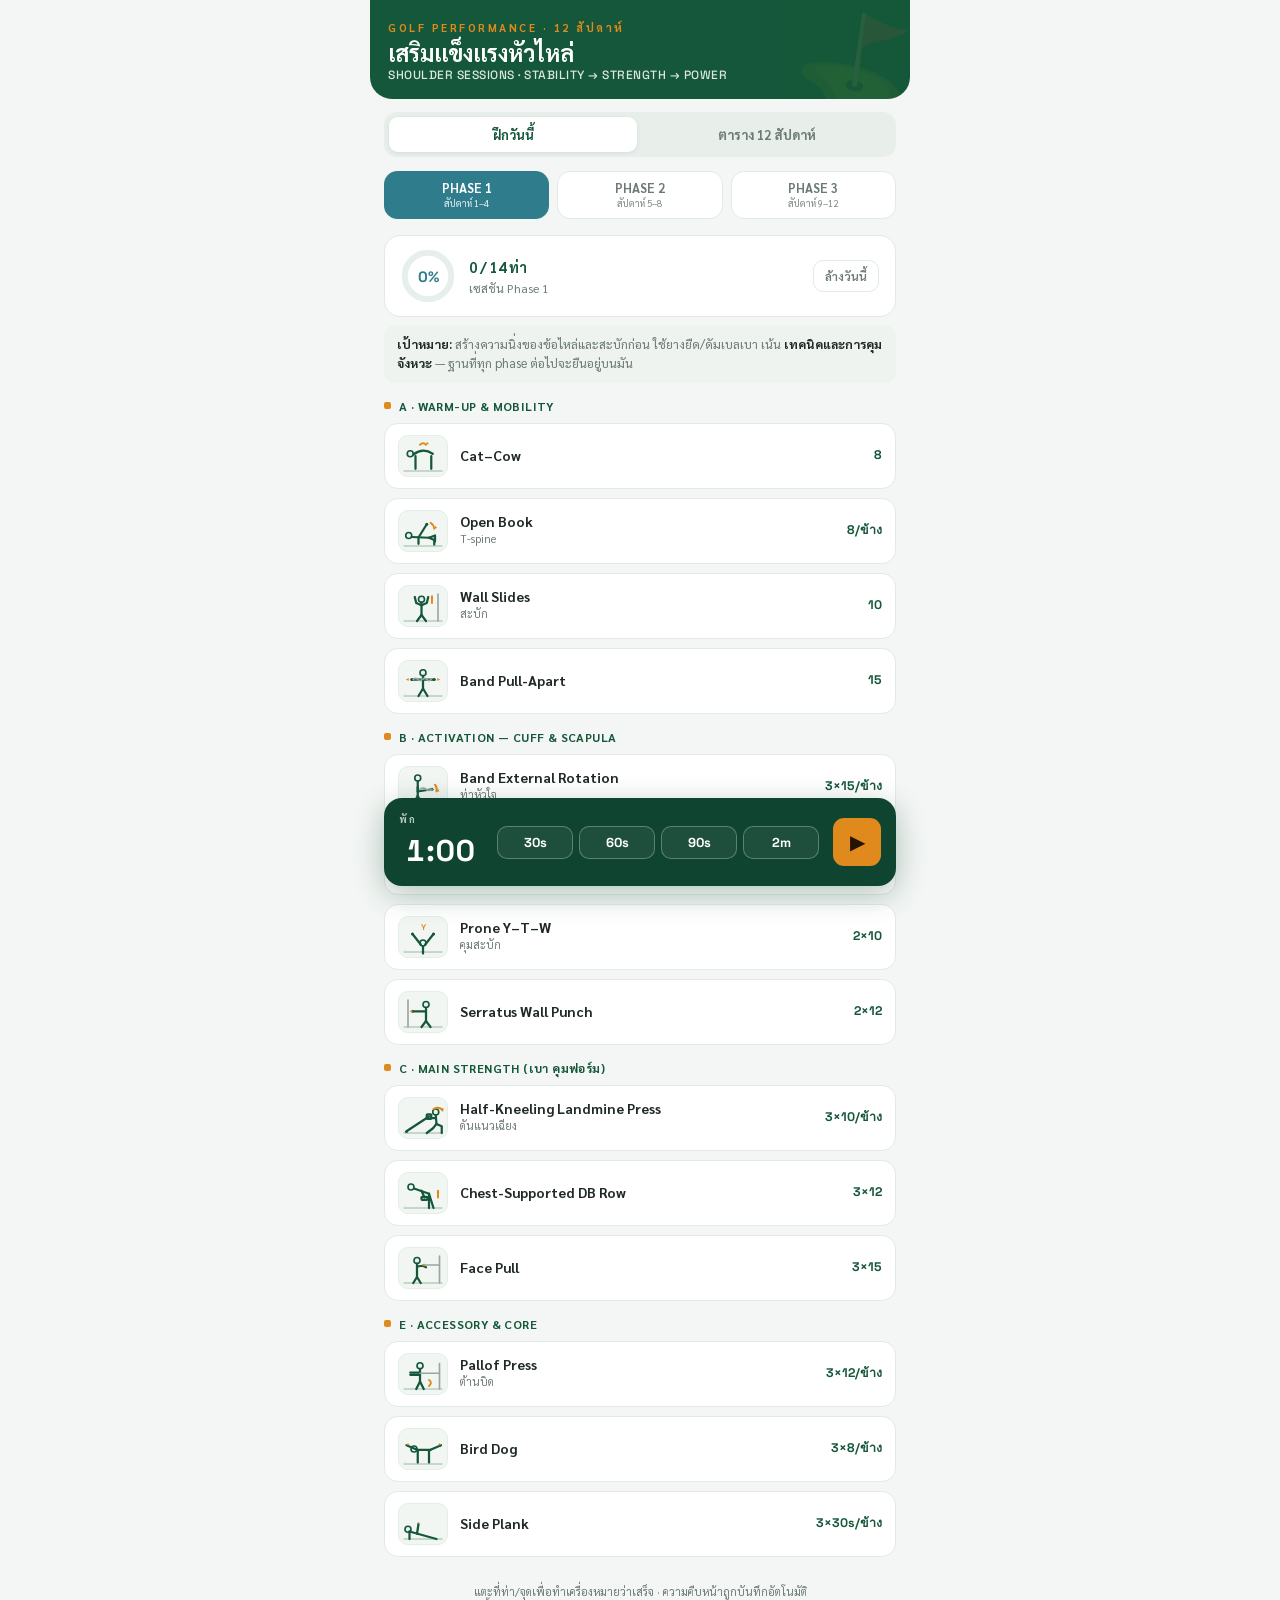
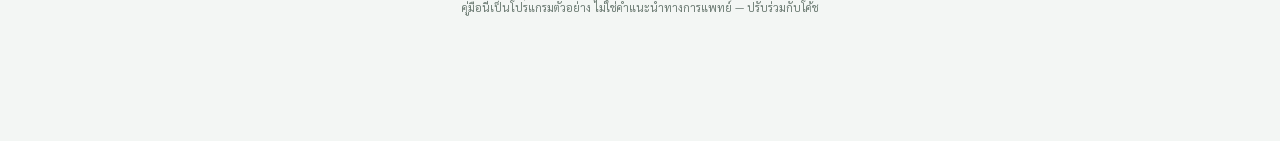
==== golf/index.html @ 6c94eb74 "Add Golf Shoulder Sessions app under /golf A second self-contained web app: a 12-week golf shoulder-" ====
<!DOCTYPE html>
<html lang="th">
<head>
<meta charset="utf-8">
<meta name="viewport" content="width=device-width, initial-scale=1, viewport-fit=cover">
<meta name="apple-mobile-web-app-capable" content="yes">
<meta name="mobile-web-app-capable" content="yes">
<meta name="apple-mobile-web-app-status-bar-style" content="black-translucent">
<meta name="apple-mobile-web-app-title" content="Shoulder">
<meta name="theme-color" content="#15573a">
<title>Shoulder Sessions — Golf</title>
<style>
  @import url('https://fonts.googleapis.com/css2?family=Sarabun:wght@400;500;600;700&family=Space+Grotesk:wght@500;700&display=swap');
  :root{--green:#15573a;--green-d:#0f4530;--green-l:#2e7d52;--amber:#e08a1e;--ink:#1f2a26;--muted:#6b7a72;--line:#e2eae5;--paper:#f3f6f4;--card:#fff;--p1:#2f7d8c;--p2:#2e7d52;--p3:#d97316;}
  *{box-sizing:border-box;margin:0;padding:0;-webkit-tap-highlight-color:transparent;}
  html,body{background:var(--paper);color:var(--ink);font-family:'Sarabun',system-ui,sans-serif;line-height:1.5;}
  body{max-width:540px;margin:0 auto;padding-bottom:120px;}
  .mono{font-family:'Space Grotesk','Sarabun',monospace;font-variant-numeric:tabular-nums;}
  header{background:var(--green);color:#fff;padding:20px 18px 16px;border-radius:0 0 22px 22px;position:relative;overflow:hidden;}
  header::after{content:"⛳";position:absolute;right:-6px;top:-14px;font-size:96px;opacity:.08;transform:rotate(8deg);}
  .eyebrow{font-size:11px;letter-spacing:2.5px;text-transform:uppercase;color:var(--amber);font-weight:700;}
  h1{font-size:23px;font-weight:700;line-height:1.12;margin-top:3px;}
  h1 small{display:block;font-family:'Space Grotesk',sans-serif;font-weight:500;font-size:12px;letter-spacing:.5px;opacity:.85;margin-top:4px;}
  .seg{display:flex;gap:6px;background:#e8efeb;border-radius:13px;padding:5px;margin:13px 14px 2px;}
  .seg button{flex:1;border:none;background:transparent;color:var(--muted);font-family:'Sarabun',sans-serif;font-weight:700;font-size:13px;padding:9px;border-radius:9px;cursor:pointer;transition:.15s;}
  .seg button.on{background:#fff;color:var(--green);box-shadow:0 1px 4px rgba(0,0,0,.08);}
  .tabs{display:flex;gap:8px;padding:12px 14px 4px;}
  .tab{flex:1;background:var(--card);color:var(--muted);border:1.5px solid var(--line);border-radius:13px;padding:9px 4px;font-family:'Sarabun',sans-serif;font-weight:700;font-size:12.5px;cursor:pointer;transition:.18s;text-align:center;line-height:1.2;}
  .tab small{display:block;font-weight:500;font-size:9.5px;opacity:.8;margin-top:2px;}
  .tab[data-p="1"].on{background:var(--p1);border-color:var(--p1);color:#fff;}
  .tab[data-p="2"].on{background:var(--p2);border-color:var(--p2);color:#fff;}
  .tab[data-p="3"].on{background:var(--p3);border-color:var(--p3);color:#fff;}
  .prog{display:flex;align-items:center;gap:14px;margin:12px 14px 6px;background:var(--card);border:1.5px solid var(--line);border-radius:16px;padding:13px 16px;}
  .ring{width:54px;height:54px;flex:0 0 54px;}
  .prog .pinfo b{font-size:14.5px;color:var(--green);}
  .prog .pinfo p{font-size:12px;color:var(--muted);}
  .resetday{margin-left:auto;border:1.5px solid var(--line);background:var(--card);color:var(--muted);border-radius:10px;padding:7px 11px;font-family:'Sarabun',sans-serif;font-size:12px;font-weight:600;cursor:pointer;}
  .resetday:active{background:var(--paper);}
  .intro{margin:8px 14px;font-size:12.5px;color:var(--muted);background:#eef3f0;border-radius:12px;padding:10px 13px;}
  .intro b{color:var(--ink);}
  .group{margin:14px 14px 0;}
  .group h2{font-size:12px;letter-spacing:.4px;color:var(--green);font-weight:700;text-transform:uppercase;margin-bottom:8px;display:flex;align-items:center;gap:8px;}
  .group h2::before{content:"";width:7px;height:7px;border-radius:2px;background:var(--amber);flex:0 0 auto;}
  .ex{display:flex;align-items:center;gap:12px;background:var(--card);border:1.5px solid var(--line);border-radius:14px;padding:11px 13px;margin-bottom:9px;cursor:pointer;transition:.15s;user-select:none;}
  .ex:active{transform:scale(.992);}
  .thumb{flex:0 0 50px;width:50px;height:42px;background:#f1f6f3;border:1px solid #e4eee8;border-radius:10px;display:flex;align-items:center;justify-content:center;position:relative;overflow:hidden;}
  .figsvg{width:48px;height:38px;}
  .figsvg .ln{fill:none;stroke:#15573a;stroke-width:3;stroke-linecap:round;stroke-linejoin:round;}
  .figsvg .eq{fill:none;stroke:#9aa7a0;stroke-width:2.2;stroke-linecap:round;}
  .figsvg .fl{stroke:#c5d6cc;stroke-width:2.4;}
  .figsvg .am{fill:none;stroke:#e08a1e;stroke-width:2.6;stroke-linecap:round;stroke-linejoin:round;}
  .figsvg .amf{fill:#e08a1e;}
  .figsvg .hd{fill:#eaf2ed;stroke:#15573a;stroke-width:2.2;}
  .figsvg .dot{fill:#15573a;}
  .badge{position:absolute;top:0;right:0;width:18px;height:18px;border-radius:0 9px 0 9px;background:var(--green-l);display:flex;align-items:center;justify-content:center;opacity:0;transform:scale(.4);transition:.15s;}
  .badge svg{width:11px;height:11px;}
  .ex .body{flex:1;min-width:0;}
  .ex .en{font-weight:700;font-size:14px;color:var(--ink);line-height:1.2;}
  .ex .th{font-size:11px;color:var(--muted);margin-top:1px;}
  .reps{font-family:'Space Grotesk',sans-serif;font-weight:700;font-size:12.5px;color:var(--green);white-space:nowrap;flex:0 0 auto;text-align:right;}
  .star{color:var(--amber);font-weight:700;}
  .ex.done{background:#f0f6f2;border-color:#cfe6da;}
  .ex.done .badge{opacity:1;transform:scale(1);}
  .ex.done .en{color:var(--muted);text-decoration:line-through;text-decoration-color:#bcd0c5;}
  .ex.done .reps{color:#a9bdb1;}
  .ex.done .thumb{opacity:.55;}
  /* schedule */
  .wkcard{display:flex;align-items:center;gap:11px;background:var(--card);border:1.5px solid var(--line);border-left:4px solid var(--pc);border-radius:13px;padding:11px 13px;margin:0 14px 9px;transition:.15s;}
  .wknum{font-family:'Space Grotesk',sans-serif;font-weight:700;font-size:14px;color:var(--pc);flex:0 0 auto;min-width:30px;}
  .wkbody{flex:1;min-width:0;}
  .wktop{display:flex;align-items:center;gap:7px;flex-wrap:wrap;}
  .wkload{font-size:12.5px;font-weight:700;color:var(--ink);}
  .dtag{font-size:9px;font-weight:700;letter-spacing:.5px;color:#c2680f;background:#fff3e3;border:1px solid #f0d9bd;padding:1px 7px;border-radius:20px;}
  .wknote{font-size:11.5px;color:var(--muted);margin-top:1px;}
  .wkdots{display:flex;align-items:center;gap:6px;flex:0 0 auto;}
  .dotbtn{width:20px;height:20px;border-radius:50%;border:2px solid #c8d4cd;background:#fff;cursor:pointer;padding:0;transition:.15s;}
  .dotbtn.on{background:var(--pc);border-color:var(--pc);}
  .dotbtn:active{transform:scale(.9);}
  .wkcount{font-family:'Space Grotesk',sans-serif;font-size:11px;font-weight:700;color:var(--muted);margin-left:3px;min-width:26px;text-align:right;}
  .wkcard.wkdone{background:#f0f6f2;}
  .dock{position:fixed;left:0;right:0;bottom:0;z-index:30;}
  .dock-inner{max-width:540px;margin:0 auto;padding:0 14px 14px;}
  .timer{background:var(--green-d);color:#fff;border-radius:18px;padding:13px 15px;box-shadow:0 8px 30px rgba(15,69,48,.32);display:flex;align-items:center;gap:14px;}
  .tcount{font-family:'Space Grotesk',sans-serif;font-weight:700;font-size:30px;letter-spacing:1px;min-width:84px;text-align:center;}
  .tcount.run{color:var(--amber);}
  .tpresets{display:flex;gap:6px;flex:1;flex-wrap:wrap;}
  .tp{border:1.5px solid rgba(255,255,255,.28);background:rgba(255,255,255,.06);color:#fff;border-radius:10px;padding:7px 0;flex:1;min-width:46px;font-family:'Space Grotesk',sans-serif;font-weight:700;font-size:13px;cursor:pointer;transition:.15s;}
  .tp:active{background:rgba(255,255,255,.2);}
  .tctrl{border:none;background:var(--amber);color:#241500;border-radius:11px;width:48px;height:48px;flex:0 0 48px;font-size:20px;cursor:pointer;display:flex;align-items:center;justify-content:center;}
  .tlabel{font-size:10px;letter-spacing:1.5px;text-transform:uppercase;opacity:.7;margin-bottom:2px;font-weight:700;}
  .flash{animation:flash .5s ease 3;}
  @keyframes flash{50%{background:var(--amber);color:var(--green-d);}}
  footer{font-size:11px;color:var(--muted);text-align:center;padding:18px 24px 4px;line-height:1.5;}
  @media (prefers-reduced-motion:reduce){*{transition:none!important;animation:none!important;}}
</style>
</head>
<body>
  <header>
    <div class="eyebrow">Golf Performance · 12 สัปดาห์</div>
    <h1>เสริมแข็งแรงหัวไหล่<small>SHOULDER SESSIONS · STABILITY → STRENGTH → POWER</small></h1>
  </header>

  <div class="seg" id="seg">
    <button class="on" data-m="w">ฝึกวันนี้</button>
    <button data-m="s">ตาราง 12 สัปดาห์</button>
  </div>

  <div id="viewWorkout">
    <div class="tabs" id="tabs">
      <button class="tab on" data-p="1">PHASE 1<small>สัปดาห์ 1–4</small></button>
      <button class="tab" data-p="2">PHASE 2<small>สัปดาห์ 5–8</small></button>
      <button class="tab" data-p="3">PHASE 3<small>สัปดาห์ 9–12</small></button>
    </div>
    <div class="prog">
      <svg class="ring" viewBox="0 0 36 36" aria-hidden="true">
        <circle cx="18" cy="18" r="15.5" fill="none" stroke="#e6efe9" stroke-width="4"/>
        <circle id="ringFg" cx="18" cy="18" r="15.5" fill="none" stroke="#2e7d52" stroke-width="4" stroke-linecap="round" stroke-dasharray="97.4" stroke-dashoffset="97.4" transform="rotate(-90 18 18)"/>
        <text id="ringTxt" x="18" y="22" text-anchor="middle" font-size="10" fill="#15573a" font-family="Space Grotesk, sans-serif" font-weight="700">0%</text>
      </svg>
      <div class="pinfo"><b id="progCount">0 / 0 ท่า</b><p id="progLabel">เซสชันวันนี้</p></div>
      <button class="resetday" id="resetDay">ล้างวันนี้</button>
    </div>
    <div class="intro" id="intro"></div>
    <div id="content"></div>
  </div>

  <div id="viewSchedule" style="display:none">
    <div id="sched"></div>
  </div>

  <footer>แตะที่ท่า/จุดเพื่อทำเครื่องหมายว่าเสร็จ · ความคืบหน้าถูกบันทึกอัตโนมัติ<br>คู่มือนี้เป็นโปรแกรมตัวอย่าง ไม่ใช่คำแนะนำทางการแพทย์ — ปรับร่วมกับโค้ช</footer>

  <div class="dock"><div class="dock-inner"><div class="timer">
    <div><div class="tlabel">พัก</div><div class="tcount mono" id="tcount">1:00</div></div>
    <div class="tpresets">
      <button class="tp" data-s="30">30s</button><button class="tp" data-s="60">60s</button>
      <button class="tp" data-s="90">90s</button><button class="tp" data-s="120">2m</button>
    </div>
    <button class="tctrl" id="tctrl" aria-label="เริ่ม/หยุดพัก">▶</button>
  </div></div></div>

<script>
const CHECK='<svg viewBox="0 0 24 24" fill="none" stroke="#fff" stroke-width="3.6" stroke-linecap="round" stroke-linejoin="round"><path d="M5 13l4 4L19 7"/></svg>';
const W='<svg viewBox="0 0 64 48" class="figsvg">', Z='</svg>';
const FIG={
  catcow: W+'<line class="fl" x1="6" y1="44" x2="58" y2="44"/><circle class="hd" cx="15" cy="21" r="4"/><path class="ln" d="M19 22 Q32 12 45 21"/><line class="ln" x1="22" y1="24" x2="22" y2="41"/><line class="ln" x1="43" y1="24" x2="43" y2="41"/><path class="am" d="M28 9 q4 -4 8 0"/><path class="amf" d="M36 9 l1 -4 l3 3 z"/>'+Z,
  openbook: W+'<line class="fl" x1="6" y1="44" x2="58" y2="44"/><circle class="hd" cx="13" cy="30" r="4"/><line class="ln" x1="17" y1="32" x2="40" y2="33"/><path class="ln" d="M40 33 l8 -3 v8"/><path class="ln" d="M40 33 l7 3 v6"/><line class="ln" x1="26" y1="32" x2="26" y2="41"/><line class="ln" x1="27" y1="31" x2="37" y2="15"/><circle class="dot" cx="37" cy="15" r="2"/><path class="am" d="M42 13 a11 11 0 0 1 5 8"/><path class="amf" d="M47 21 l1 -4 l3 3 z"/>'+Z,
  wallslide: W+'<line class="fl" x1="6" y1="44" x2="58" y2="44"/><line class="eq" x1="52" y1="8" x2="52" y2="44"/><circle class="hd" cx="30" cy="15" r="4"/><line class="ln" x1="30" y1="19" x2="30" y2="36"/><line class="ln" x1="30" y1="36" x2="24" y2="44"/><line class="ln" x1="30" y1="36" x2="36" y2="44"/><path class="ln" d="M30 23 l-7 -3 l-2 -8"/><path class="ln" d="M30 23 l7 -3 l2 -8"/><path class="am" d="M44 20 l0 -9"/><path class="amf" d="M44 11 l-2 3 h4 z"/>'+Z,
  pullapart: W+'<line class="fl" x1="6" y1="44" x2="58" y2="44"/><circle class="hd" cx="32" cy="13" r="4"/><line class="ln" x1="32" y1="17" x2="32" y2="34"/><line class="ln" x1="32" y1="34" x2="26" y2="44"/><line class="ln" x1="32" y1="34" x2="38" y2="44"/><line class="ln" x1="32" y1="22" x2="17" y2="22"/><line class="ln" x1="32" y1="22" x2="47" y2="22"/><circle class="dot" cx="17" cy="22" r="2"/><circle class="dot" cx="47" cy="22" r="2"/><path class="eq" d="M19 22 q3 -3 6 0 q3 3 6 0 q3 -3 6 0 q3 3 6 0"/><path class="amf" d="M9 22 l4 -2 v4 z"/><path class="amf" d="M55 22 l-4 -2 v4 z"/>'+Z,
  extrot: W+'<line class="fl" x1="6" y1="44" x2="58" y2="44"/><circle class="hd" cx="25" cy="12" r="4"/><line class="ln" x1="25" y1="16" x2="25" y2="36"/><line class="ln" x1="25" y1="36" x2="20" y2="44"/><line class="ln" x1="25" y1="36" x2="30" y2="44"/><line class="ln" x1="25" y1="24" x2="25" y2="30"/><line class="ln" x1="25" y1="30" x2="44" y2="27"/><circle class="dot" cx="44" cy="27" r="2"/><path class="eq" d="M44 27 q-4 3 -8 0 q-4 -3 -8 0"/><path class="am" d="M48 21 a10 10 0 0 1 2 9"/><path class="amf" d="M50 30 l2 -4 l2 4 z"/>'+Z,
  introt: W+'<line class="fl" x1="6" y1="44" x2="58" y2="44"/><circle class="hd" cx="39" cy="12" r="4"/><line class="ln" x1="39" y1="16" x2="39" y2="36"/><line class="ln" x1="39" y1="36" x2="34" y2="44"/><line class="ln" x1="39" y1="36" x2="44" y2="44"/><line class="ln" x1="39" y1="24" x2="39" y2="30"/><line class="ln" x1="39" y1="30" x2="22" y2="29"/><circle class="dot" cx="22" cy="29" r="2"/><path class="eq" d="M22 29 q4 3 8 0 q4 -3 8 0"/><path class="am" d="M18 22 a10 10 0 0 0 -2 9"/><path class="amf" d="M16 31 l-2 -4 l4 0 z"/>'+Z,
  ytw: W+'<line class="fl" x1="6" y1="44" x2="58" y2="44"/><circle class="hd" cx="32" cy="32" r="4"/><line class="ln" x1="32" y1="36" x2="32" y2="46"/><line class="ln" x1="29" y1="34" x2="18" y2="20"/><line class="ln" x1="35" y1="34" x2="46" y2="20"/><circle class="dot" cx="18" cy="20" r="2"/><circle class="dot" cx="46" cy="20" r="2"/><text x="32" y="14" text-anchor="middle" font-family="Space Grotesk,sans-serif" font-size="11" font-weight="700" fill="#e08a1e">Y</text>'+Z,
  serratus: W+'<line class="fl" x1="6" y1="44" x2="58" y2="44"/><line class="eq" x1="12" y1="8" x2="12" y2="44"/><circle class="hd" cx="36" cy="14" r="4"/><line class="ln" x1="36" y1="18" x2="36" y2="36"/><line class="ln" x1="36" y1="36" x2="30" y2="44"/><line class="ln" x1="36" y1="36" x2="42" y2="44"/><line class="ln" x1="36" y1="23" x2="18" y2="23"/><circle class="dot" cx="18" cy="23" r="2"/><path class="amf" d="M14 23 l4 -2 v4 z"/>'+Z,
  landmine: W+'<line class="fl" x1="6" y1="44" x2="58" y2="44"/><circle class="dot" cx="10" cy="42" r="2"/><line class="ln" x1="11" y1="41" x2="40" y2="22"/><rect class="ln" x="37" y="19" width="6" height="6" rx="1" fill="#eaf2ed"/><circle class="hd" cx="49" cy="16" r="4"/><line class="ln" x1="49" y1="20" x2="50" y2="32"/><path class="ln" d="M50 32 l7 3 v9"/><path class="ln" d="M50 32 l-5 6 l-8 6"/><line class="ln" x1="49" y1="24" x2="42" y2="24"/><path class="am" d="M46 12 q8 -4 12 2"/><path class="amf" d="M58 14 l-1 -4 l3 2 z"/>'+Z,
  row: W+'<line class="fl" x1="6" y1="44" x2="58" y2="44"/><circle class="hd" cx="16" cy="16" r="4"/><line class="ln" x1="20" y1="18" x2="40" y2="25"/><line class="ln" x1="40" y1="25" x2="40" y2="44"/><line class="ln" x1="40" y1="25" x2="46" y2="44"/><path class="ln" d="M30 21 l4 9"/><rect class="ln" x="30" y="29" width="8" height="4" rx="1" fill="#eaf2ed"/><path class="am" d="M52 30 l0 -9"/><path class="amf" d="M52 21 l-2 3 h4 z"/>'+Z,
  facepull: W+'<line class="fl" x1="6" y1="44" x2="58" y2="44"/><line class="eq" x1="54" y1="8" x2="54" y2="44"/><circle class="hd" cx="24" cy="14" r="4"/><line class="ln" x1="24" y1="18" x2="24" y2="36"/><line class="ln" x1="24" y1="36" x2="19" y2="44"/><line class="ln" x1="24" y1="36" x2="29" y2="44"/><path class="ln" d="M24 22 l8 -1 l4 2"/><path class="eq" d="M34 20 H54"/><path class="amf" d="M30 20 l4 -2 v4 z"/>'+Z,
  pallof: W+'<line class="fl" x1="6" y1="44" x2="58" y2="44"/><line class="eq" x1="54" y1="10" x2="54" y2="44"/><circle class="hd" cx="28" cy="13" r="4"/><line class="ln" x1="28" y1="17" x2="28" y2="34"/><line class="ln" x1="28" y1="34" x2="23" y2="44"/><line class="ln" x1="28" y1="34" x2="33" y2="44"/><line class="ln" x1="28" y1="22" x2="15" y2="22"/><line class="ln" x1="28" y1="25" x2="15" y2="25"/><path class="eq" d="M28 23 H54"/><path class="am" d="M40 32 q5 3 0 8"/>'+Z,
  birddog: W+'<line class="fl" x1="6" y1="44" x2="58" y2="44"/><circle class="hd" cx="20" cy="24" r="4"/><line class="ln" x1="24" y1="25" x2="42" y2="25"/><line class="ln" x1="25" y1="27" x2="25" y2="42"/><line class="ln" x1="40" y1="27" x2="40" y2="42"/><line class="ln" x1="24" y1="25" x2="10" y2="19"/><line class="ln" x1="42" y1="25" x2="56" y2="19"/><path class="amf" d="M10 19 l4 0 l-2 -3 z"/><path class="amf" d="M56 19 l-4 0 l2 -3 z"/>'+Z,
  sideplank: W+'<line class="fl" x1="6" y1="44" x2="58" y2="44"/><circle class="hd" cx="12" cy="31" r="4"/><line class="ln" x1="14" y1="44" x2="14" y2="34"/><line class="ln" x1="14" y1="34" x2="50" y2="44"/><line class="ln" x1="24" y1="37" x2="26" y2="24"/><path class="amf" d="M26 24 l-2 -1 l3 -2 z"/>'+Z,
  pullup: W+'<line class="eq" x1="14" y1="8" x2="50" y2="8"/><line class="ln" x1="26" y1="10" x2="26" y2="20"/><line class="ln" x1="38" y1="10" x2="38" y2="20"/><circle class="hd" cx="32" cy="17" r="3"/><line class="ln" x1="32" y1="20" x2="32" y2="36"/><line class="ln" x1="32" y1="36" x2="27" y2="44"/><line class="ln" x1="32" y1="36" x2="37" y2="44"/><path class="am" d="M46 30 l0 -9"/><path class="amf" d="M46 21 l-2 3 h4 z"/>'+Z,
  ohp: W+'<line class="fl" x1="6" y1="44" x2="58" y2="44"/><circle class="hd" cx="32" cy="21" r="4"/><line class="ln" x1="32" y1="25" x2="32" y2="38"/><line class="ln" x1="32" y1="38" x2="27" y2="44"/><line class="ln" x1="32" y1="38" x2="37" y2="44"/><line class="ln" x1="32" y1="26" x2="22" y2="13"/><line class="ln" x1="32" y1="26" x2="42" y2="13"/><rect class="ln" x="17" y="9" width="9" height="5" rx="1" fill="#eaf2ed"/><rect class="ln" x="38" y="9" width="9" height="5" rx="1" fill="#eaf2ed"/><path class="amf" d="M32 6 l-2 3 h4 z"/>'+Z,
  mbchest: W+'<line class="fl" x1="6" y1="44" x2="58" y2="44"/><line class="eq" x1="56" y1="10" x2="56" y2="44"/><circle class="hd" cx="20" cy="14" r="4"/><line class="ln" x1="20" y1="18" x2="20" y2="36"/><line class="ln" x1="20" y1="36" x2="15" y2="44"/><line class="ln" x1="20" y1="36" x2="25" y2="44"/><line class="ln" x1="20" y1="23" x2="33" y2="23"/><circle class="amf" cx="38" cy="23" r="5"/><path class="am" d="M46 23 H53" stroke-dasharray="2 3"/><path class="amf" d="M53 23 l-4 -2 v4 z"/>'+Z,
  getup: W+'<line class="fl" x1="6" y1="44" x2="58" y2="44"/><line class="ln" x1="13" y1="44" x2="16" y2="32"/><line class="ln" x1="16" y1="32" x2="28" y2="24"/><circle class="hd" cx="31" cy="21" r="4"/><line class="ln" x1="29" y1="25" x2="34" y2="11"/><path class="ln" d="M22 30 l10 4 l8 10"/><rect class="ln" x="31" y="7" width="7" height="5" rx="1" fill="#eaf2ed"/><path class="amf" d="M35 9 l-2 -3 l4 0 z"/>'+Z,
  kneeraise: W+'<line class="eq" x1="14" y1="8" x2="50" y2="8"/><line class="ln" x1="27" y1="10" x2="27" y2="22"/><line class="ln" x1="37" y1="10" x2="37" y2="22"/><circle class="hd" cx="32" cy="15" r="3"/><line class="ln" x1="32" y1="22" x2="32" y2="32"/><path class="ln" d="M32 32 l11 0 l0 9"/><path class="am" d="M48 38 l0 -8"/><path class="amf" d="M48 30 l-2 3 h4 z"/>'+Z,
  mbrot: W+'<line class="fl" x1="6" y1="44" x2="58" y2="44"/><line class="eq" x1="56" y1="10" x2="56" y2="44"/><circle class="hd" cx="22" cy="14" r="4"/><line class="ln" x1="22" y1="18" x2="23" y2="36"/><line class="ln" x1="23" y1="36" x2="18" y2="44"/><line class="ln" x1="23" y1="36" x2="28" y2="44"/><line class="ln" x1="22" y1="23" x2="34" y2="21"/><line class="ln" x1="23" y1="26" x2="34" y2="25"/><circle class="amf" cx="39" cy="23" r="5"/><path class="am" d="M46 21 H53" stroke-dasharray="2 3"/><path class="amf" d="M53 21 l-4 -2 v4 z"/>'+Z,
  mbslam: W+'<line class="fl" x1="6" y1="44" x2="58" y2="44"/><circle class="hd" cx="26" cy="22" r="4"/><line class="ln" x1="26" y1="26" x2="26" y2="38"/><line class="ln" x1="26" y1="38" x2="21" y2="44"/><line class="ln" x1="26" y1="38" x2="31" y2="44"/><line class="ln" x1="26" y1="25" x2="34" y2="11"/><circle class="amf" cx="37" cy="8" r="5"/><path class="am" d="M48 14 l0 22"/><path class="amf" d="M48 36 l-2 -4 h4 z"/>'+Z,
  chop: W+'<line class="fl" x1="6" y1="44" x2="58" y2="44"/><line class="eq" x1="56" y1="8" x2="56" y2="44"/><circle class="dot" cx="56" cy="11" r="2"/><circle class="hd" cx="24" cy="14" r="4"/><line class="ln" x1="24" y1="18" x2="24" y2="36"/><line class="ln" x1="24" y1="36" x2="19" y2="44"/><line class="ln" x1="24" y1="36" x2="29" y2="44"/><line class="ln" x1="24" y1="23" x2="34" y2="26"/><path class="eq" d="M34 26 L56 12"/><path class="am" d="M40 22 l-10 12"/><path class="amf" d="M30 34 l4 -1 l-1 4 z"/>'+Z,
  lift: W+'<line class="fl" x1="6" y1="44" x2="58" y2="44"/><line class="eq" x1="56" y1="8" x2="56" y2="44"/><circle class="dot" cx="56" cy="40" r="2"/><circle class="hd" cx="24" cy="14" r="4"/><line class="ln" x1="24" y1="18" x2="24" y2="36"/><line class="ln" x1="24" y1="36" x2="19" y2="44"/><line class="ln" x1="24" y1="36" x2="29" y2="44"/><line class="ln" x1="24" y1="22" x2="34" y2="18"/><path class="eq" d="M34 18 L56 38"/><path class="am" d="M40 24 l-10 -12"/><path class="amf" d="M30 12 l4 1 l-1 -4 z"/>'+Z,
  plankreach: W+'<line class="fl" x1="6" y1="44" x2="58" y2="44"/><circle class="hd" cx="16" cy="38" r="3"/><line class="ln" x1="40" y1="44" x2="44" y2="37"/><line class="ln" x1="44" y1="37" x2="19" y2="40"/><line class="ln" x1="44" y1="37" x2="54" y2="44"/><line class="ln" x1="19" y1="40" x2="8" y2="35"/><path class="amf" d="M8 35 l4 0 l-2 -3 z"/>'+Z,
};

const PCOL={1:'#2f7d8c',2:'#2e7d52',3:'#d97316'};
const DATA={
  1:{color:'#2f7d8c',intro:'<b>เป้าหมาย:</b> สร้างความนิ่งของข้อไหล่และสะบักก่อน ใช้ยางยืด/ดัมเบลเบา เน้น <b>เทคนิคและการคุมจังหวะ</b> — ฐานที่ทุก phase ต่อไปจะยืนอยู่บนมัน',
    groups:[
      {h:'A · Warm-up & Mobility',items:[['Cat–Cow','','8','catcow'],['Open Book','T-spine','8/ข้าง','openbook'],['Wall Slides','สะบัก','10','wallslide'],['Band Pull-Apart','','15','pullapart']]},
      {h:'B · Activation — Cuff & Scapula',items:[['Band External Rotation','ท่าหัวใจ','3×15/ข้าง','extrot'],['Band Internal Rotation','','2×15/ข้าง','introt'],['Prone Y–T–W','คุมสะบัก','2×10','ytw'],['Serratus Wall Punch','','2×12','serratus']]},
      {h:'C · Main Strength (เบา คุมฟอร์ม)',items:[['Half-Kneeling Landmine Press','ดันแนวเฉียง','3×10/ข้าง','landmine'],['Chest-Supported DB Row','','3×12','row'],['Face Pull','','3×15','facepull']]},
      {h:'E · Accessory & Core',items:[['Pallof Press','ต้านบิด','3×12/ข้าง','pallof'],['Bird Dog','','3×8/ข้าง','birddog'],['Side Plank','','3×30s/ข้าง','sideplank']]},
    ]},
  2:{color:'#2e7d52',intro:'<b>เป้าหมาย:</b> ถมความแข็งแรงจริงบนฐานที่นิ่งแล้ว เพิ่มน้ำหนัก ลดจำนวนครั้ง · <span style="color:#c2680f">วอร์มอัพ &amp; mobility ใช้ชุดเดียวกับ Phase 1</span>',
    groups:[
      {h:'B · Activation (prime)',items:[['Band External Rotation','','2×15','extrot'],['Prone Y–T–W','','2×10','ytw']]},
      {h:'C · Main Strength (หนักขึ้น)',items:[['Landmine Press','ยืน','4×8/ข้าง','landmine'],['Pull-Up / Lat Pulldown','','4×8','pullup'],['Single-Arm DB Row','','3×10/ข้าง','row'],['DB Overhead Press','ถ้าไหล่นิ่งดี ★','3×8/ข้าง','ohp']]},
      {h:'D · Power (เริ่มแทรก)',items:[['Med Ball Chest Pass','เร็ว','3×8','mbchest']]},
      {h:'E · Accessory & Core',items:[['Turkish Get-Up','','3×3/ข้าง','getup'],['Pallof Press','','3×12/ข้าง','pallof'],['Hanging Knee Raise','','3×10','kneeraise']]},
    ]},
  3:{color:'#d97316',intro:'<b>เป้าหมาย:</b> แปลงความแข็งแรงเป็นพลังหมุนแบบสวิง — ส่วนที่ <b>เห็นผลกับเกมมากสุด</b> ทำท่า power ตอนสดใหม่ (ต้นเซสชัน) ก่อนท่า strength',
    groups:[
      {h:'D · Power (ทำก่อน — ตอนสดใหม่)',items:[['Med Ball Rotational Throw','เลียนแบบสวิง','4×6/ข้าง','mbrot'],['Med Ball Overhead Slam','','3×8','mbslam'],['Cable Rotational Chop','สูง→ต่ำ','3×10/ข้าง','chop'],['Cable Lift','ต่ำ→สูง','3×10/ข้าง','lift']]},
      {h:'C · Main Strength (คงไว้ — maintain)',items:[['Landmine Press','','3×6/ข้าง','landmine'],['Single-Arm Row','','3×8/ข้าง','row']]},
      {h:'E · Core (anti-rotation)',items:[['Pallof Press (Iso hold)','','3×20s/ข้าง','pallof'],['Plank with Reach','','3×8/ข้าง','plankreach']]},
    ]},
};

const WEEKS=[
  {wk:1,p:1,freq:3,load:'RPE 5–6',note:'เรียนท่า เน้นฟอร์ม'},
  {wk:2,p:1,freq:3,load:'RPE 6',note:'สร้างความนิ่ง'},
  {wk:3,p:1,freq:3,load:'RPE 6–7',note:'เพิ่ม volume เล็กน้อย'},
  {wk:4,p:1,freq:2,load:'RPE 5',note:'ฟื้นตัว',deload:true},
  {wk:5,p:2,freq:3,load:'RPE 7',note:'เริ่มถมน้ำหนัก'},
  {wk:6,p:2,freq:3,load:'RPE 7–8',note:'เพิ่มน้ำหนัก'},
  {wk:7,p:2,freq:3,load:'RPE 8',note:'Peak strength'},
  {wk:8,p:2,freq:2,load:'RPE 5–6',note:'ฟื้นตัว',deload:true},
  {wk:9,p:3,freq:3,load:'เร็ว/ระเบิด',note:'เริ่ม med ball'},
  {wk:10,p:3,freq:3,load:'เร็ว เต็มแรง',note:'เพิ่ม power output'},
  {wk:11,p:3,freq:3,load:'เร็ว',note:'Peak power (2–3 ครั้ง)'},
  {wk:12,p:3,freq:2,load:'เบา',note:'Test / ประเมินผล',deload:true},
];

/* ---------- persistence (localStorage + in-memory fallback) ---------- */
const KEY='golf_shoulder_progress', KEY2='golf_shoulder_weeks';
let progress={1:{},2:{},3:{}}, weeks={};
const _mem={};
const store={
  get(k){ try{return localStorage.getItem(k);}catch(e){ return (k in _mem)?_mem[k]:null; } },
  set(k,v){ try{localStorage.setItem(k,v);}catch(e){ _mem[k]=v; } }
};
function load(){
  try{const r=store.get(KEY); if(r)progress={...progress,...JSON.parse(r)};}catch(e){}
  try{const r=store.get(KEY2); if(r)weeks=JSON.parse(r);}catch(e){}
}
function save(){ store.set(KEY,JSON.stringify(progress)); }
function save2(){ store.set(KEY2,JSON.stringify(weeks)); }

/* ---------- workout view ---------- */
let cur=1;
const content=document.getElementById('content'), intro=document.getElementById('intro');
const ringFg=document.getElementById('ringFg'), ringTxt=document.getElementById('ringTxt');
const C=2*Math.PI*15.5; ringFg.setAttribute('stroke-dasharray',C.toFixed(1));
function idFor(gi,ii){return cur+'-'+gi+'-'+ii;}
function render(){
  const d=DATA[cur];
  document.querySelectorAll('.tab').forEach(t=>t.classList.toggle('on',+t.dataset.p===cur));
  ringFg.setAttribute('stroke',d.color); ringTxt.setAttribute('fill',d.color);
  intro.innerHTML=d.intro;
  let html='';
  d.groups.forEach((g,gi)=>{
    html+='<div class="group"><h2>'+g.h+'</h2>';
    g.items.forEach((it,ii)=>{
      const id=idFor(gi,ii), done=!!progress[cur][id];
      const star=it[1].includes('★')?'<span class="star">★</span> ':'';
      const th=it[1]?'<div class="th">'+star+it[1].replace('★','').trim()+'</div>':'';
      const fig=FIG[it[3]]||'';
      html+='<div class="ex'+(done?' done':'')+'" data-id="'+id+'"><div class="thumb">'+fig+'<div class="badge">'+CHECK+'</div></div><div class="body"><div class="en">'+it[0]+'</div>'+th+'</div><div class="reps">'+it[2]+'</div></div>';
    });
    html+='</div>';
  });
  content.innerHTML=html;
  content.querySelectorAll('.ex').forEach(el=>el.addEventListener('click',()=>{
    const id=el.dataset.id; progress[cur][id]=!progress[cur][id];
    el.classList.toggle('done',progress[cur][id]);
    if(progress[cur][id]&&navigator.vibrate)navigator.vibrate(12);
    updateRing(); save();
  }));
  updateRing();
}
function updateRing(){
  const d=DATA[cur]; let total=0,done=0;
  d.groups.forEach((g,gi)=>g.items.forEach((it,ii)=>{total++; if(progress[cur][idFor(gi,ii)])done++;}));
  const pct=total?Math.round(done/total*100):0;
  ringFg.setAttribute('stroke-dashoffset',(C*(1-(total?done/total:0))).toFixed(1));
  ringTxt.textContent=pct+'%';
  document.getElementById('progCount').textContent=done+' / '+total+' ท่า';
  document.getElementById('progLabel').textContent=pct===100?'เสร็จครบแล้ว 💪':'เซสชัน Phase '+cur;
}
document.getElementById('tabs').addEventListener('click',e=>{const t=e.target.closest('.tab'); if(!t)return; cur=+t.dataset.p; render(); window.scrollTo({top:0,behavior:'smooth'});});
document.getElementById('resetDay').addEventListener('click',()=>{progress[cur]={}; render(); save();});

/* ---------- schedule view ---------- */
const sched=document.getElementById('sched');
const PLBL={1:'PHASE 1 · Foundation',2:'PHASE 2 · Strength',3:'PHASE 3 · Power'};
const PRNG={1:'สัปดาห์ 1–4',2:'สัปดาห์ 5–8',3:'สัปดาห์ 9–12'};
function renderSchedule(){
  let html='<div class="intro">ความถี่หลัก <b>3 ครั้ง/สัปดาห์</b> · เว้น 48 ชม. (เช่น จ–พ–ศ) · สัปดาห์ <b>deload</b> ลดเหลือ 2 ครั้งเพื่อฟื้นตัว · ช่วงแข่งลดเป็น maintenance และเว้น 48 ชม. ก่อนลงสนาม</div>';
  let lastP=0;
  WEEKS.forEach(w=>{
    if(w.p!==lastP){ lastP=w.p;
      html+='<div class="group"><h2>'+PLBL[w.p]+'<span style="margin-left:auto;font-weight:500;color:#9aa7a0;font-size:11px;letter-spacing:0;text-transform:none">'+PRNG[w.p]+'</span></h2></div>';
    }
    const arr=weeks[w.wk]||Array(w.freq).fill(false);
    const cnt=arr.filter(Boolean).length;
    let dots='';
    for(let i=0;i<w.freq;i++) dots+='<button class="dotbtn'+(arr[i]?' on':'')+'" data-wk="'+w.wk+'" data-i="'+i+'" aria-label="เซสชัน '+(i+1)+'"></button>';
    html+='<div class="wkcard'+(cnt>=w.freq?' wkdone':'')+'" style="--pc:'+PCOL[w.p]+'">'+
      '<div class="wknum">W'+w.wk+'</div>'+
      '<div class="wkbody"><div class="wktop"><span class="wkload">'+w.load+'</span>'+(w.deload?'<span class="dtag">DELOAD</span>':'')+'</div><div class="wknote">'+w.note+'</div></div>'+
      '<div class="wkdots">'+dots+'<span class="wkcount" id="wc'+w.wk+'">'+cnt+'/'+w.freq+'</span></div>'+
      '</div>';
  });
  sched.innerHTML=html;
  sched.querySelectorAll('.dotbtn').forEach(d=>d.addEventListener('click',()=>{
    const wk=+d.dataset.wk, i=+d.dataset.i, f=WEEKS.find(x=>x.wk===wk).freq;
    if(!weeks[wk]) weeks[wk]=Array(f).fill(false);
    weeks[wk][i]=!weeks[wk][i];
    d.classList.toggle('on',weeks[wk][i]);
    const cnt=weeks[wk].filter(Boolean).length;
    document.getElementById('wc'+wk).textContent=cnt+'/'+f;
    d.closest('.wkcard').classList.toggle('wkdone',cnt>=f);
    if(weeks[wk][i]&&navigator.vibrate)navigator.vibrate(12);
    save2();
  }));
}

/* ---------- mode switch ---------- */
const segBtns=document.querySelectorAll('#seg button');
function setMode(m){
  document.getElementById('viewWorkout').style.display=m==='w'?'block':'none';
  document.getElementById('viewSchedule').style.display=m==='s'?'block':'none';
  segBtns.forEach(b=>b.classList.toggle('on',b.dataset.m===m));
  if(m==='s') renderSchedule();
  window.scrollTo({top:0,behavior:'smooth'});
}
segBtns.forEach(b=>b.addEventListener('click',()=>setMode(b.dataset.m)));

/* ---------- rest timer ---------- */
let dur=60,left=60,tid=null,running=false;
const tcount=document.getElementById('tcount'), tctrl=document.getElementById('tctrl'), timerEl=document.querySelector('.timer');
function fmt(s){return Math.floor(s/60)+':'+String(s%60).padStart(2,'0');}
function paint(){tcount.textContent=fmt(left);}
function setDur(s){dur=s;left=s;running=false;clearInterval(tid);tctrl.textContent='▶';tcount.classList.remove('run');paint();}
function tick(){left--;paint(); if(left<=0){clearInterval(tid);running=false;tctrl.textContent='▶';tcount.classList.remove('run');left=dur;timerEl.classList.add('flash');if(navigator.vibrate)navigator.vibrate([120,60,120]);setTimeout(()=>{timerEl.classList.remove('flash');paint();},1600);}}
tctrl.addEventListener('click',()=>{ if(running){running=false;clearInterval(tid);tctrl.textContent='▶';tcount.classList.remove('run');} else{running=true;tctrl.textContent='❚❚';tcount.classList.add('run');tid=setInterval(tick,1000);} });
document.querySelectorAll('.tp').forEach(b=>b.addEventListener('click',()=>setDur(+b.dataset.s)));

load(); render(); paint();
</script>
</body>
</html>
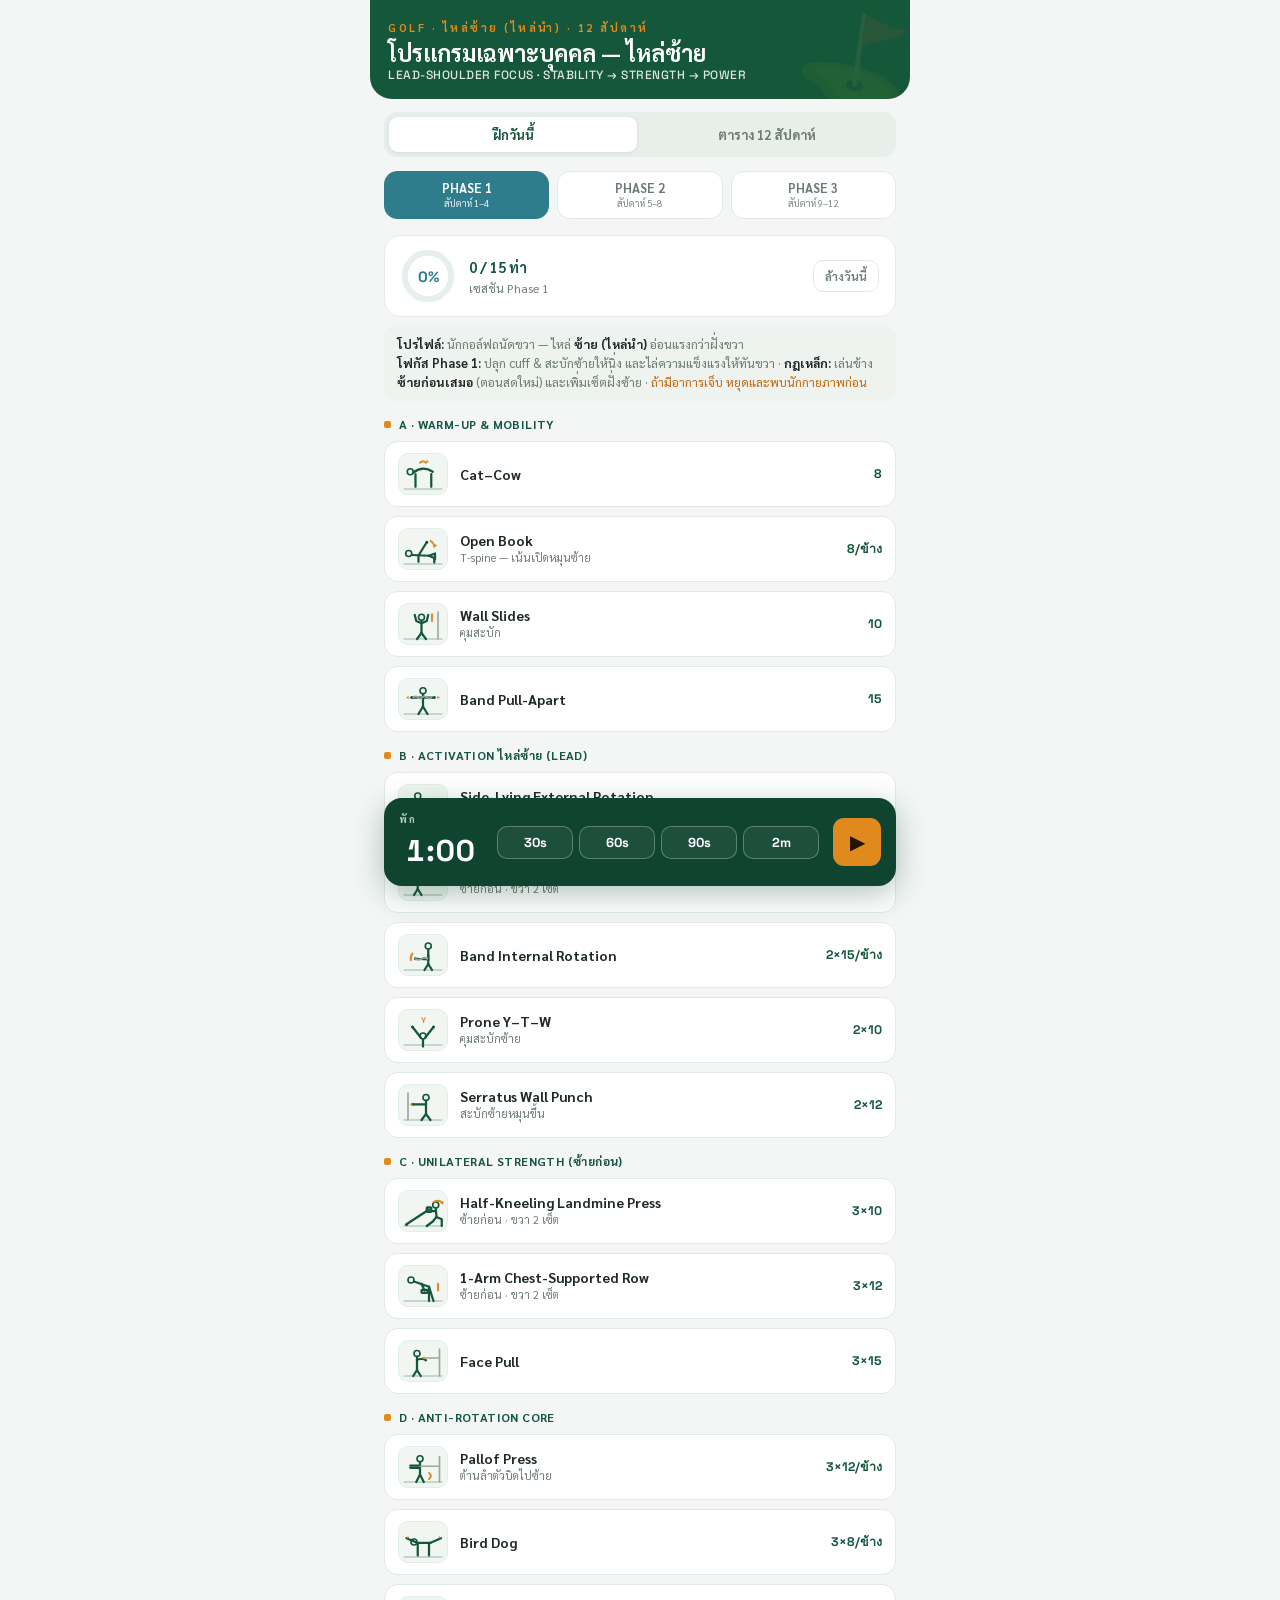
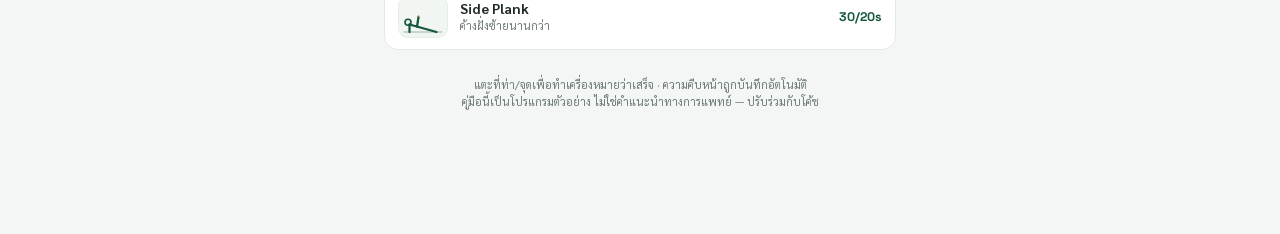
==== commit 734ccc2b: "Individualize golf program for weak left (lead) shoulder Redesigned the 3-phase program for a right-" ====
--- a/golf/index.html
+++ b/golf/index.html
@@ -96,8 +96,8 @@
 </head>
 <body>
   <header>
-    <div class="eyebrow">Golf Performance · 12 สัปดาห์</div>
-    <h1>เสริมแข็งแรงหัวไหล่<small>SHOULDER SESSIONS · STABILITY → STRENGTH → POWER</small></h1>
+    <div class="eyebrow">Golf · ไหล่ซ้าย (ไหล่นำ) · 12 สัปดาห์</div>
+    <h1>โปรแกรมเฉพาะบุคคล — ไหล่ซ้าย<small>LEAD-SHOULDER FOCUS · STABILITY → STRENGTH → POWER</small></h1>
   </header>
 
   <div class="seg" id="seg">
@@ -171,25 +171,26 @@
 
 const PCOL={1:'#2f7d8c',2:'#2e7d52',3:'#d97316'};
 const DATA={
-  1:{color:'#2f7d8c',intro:'<b>เป้าหมาย:</b> สร้างความนิ่งของข้อไหล่และสะบักก่อน ใช้ยางยืด/ดัมเบลเบา เน้น <b>เทคนิคและการคุมจังหวะ</b> — ฐานที่ทุก phase ต่อไปจะยืนอยู่บนมัน',
+  1:{color:'#2f7d8c',intro:'<b>โปรไฟล์:</b> นักกอล์ฟถนัดขวา — ไหล่ <b>ซ้าย (ไหล่นำ)</b> อ่อนแรงกว่าฝั่งขวา<br><b>โฟกัส Phase 1:</b> ปลุก cuff &amp; สะบักซ้ายให้นิ่ง และไล่ความแข็งแรงให้ทันขวา · <b>กฎเหล็ก:</b> เล่นข้าง<b>ซ้ายก่อนเสมอ</b> (ตอนสดใหม่) และเพิ่มเซ็ตฝั่งซ้าย · <span style="color:#c2680f">ถ้ามีอาการเจ็บ หยุดและพบนักกายภาพก่อน</span>',
     groups:[
-      {h:'A · Warm-up & Mobility',items:[['Cat–Cow','','8','catcow'],['Open Book','T-spine','8/ข้าง','openbook'],['Wall Slides','สะบัก','10','wallslide'],['Band Pull-Apart','','15','pullapart']]},
-      {h:'B · Activation — Cuff & Scapula',items:[['Band External Rotation','ท่าหัวใจ','3×15/ข้าง','extrot'],['Band Internal Rotation','','2×15/ข้าง','introt'],['Prone Y–T–W','คุมสะบัก','2×10','ytw'],['Serratus Wall Punch','','2×12','serratus']]},
-      {h:'C · Main Strength (เบา คุมฟอร์ม)',items:[['Half-Kneeling Landmine Press','ดันแนวเฉียง','3×10/ข้าง','landmine'],['Chest-Supported DB Row','','3×12','row'],['Face Pull','','3×15','facepull']]},
-      {h:'E · Accessory & Core',items:[['Pallof Press','ต้านบิด','3×12/ข้าง','pallof'],['Bird Dog','','3×8/ข้าง','birddog'],['Side Plank','','3×30s/ข้าง','sideplank']]},
+      {h:'A · Warm-up & Mobility',items:[['Cat–Cow','','8','catcow'],['Open Book','T-spine — เน้นเปิดหมุนซ้าย','8/ข้าง','openbook'],['Wall Slides','คุมสะบัก','10','wallslide'],['Band Pull-Apart','','15','pullapart']]},
+      {h:'B · Activation ไหล่ซ้าย (lead)',items:[['Side-Lying External Rotation','แยก cuff หลังไหล่ซ้าย','3×12 ซ้าย','extrot'],['Band External Rotation','ซ้ายก่อน · ขวา 2 เซ็ต','3×15','extrot'],['Band Internal Rotation','','2×15/ข้าง','introt'],['Prone Y–T–W','คุมสะบักซ้าย','2×10','ytw'],['Serratus Wall Punch','สะบักซ้ายหมุนขึ้น','2×12','serratus']]},
+      {h:'C · Unilateral Strength (ซ้ายก่อน)',items:[['Half-Kneeling Landmine Press','ซ้ายก่อน · ขวา 2 เซ็ต','3×10','landmine'],['1-Arm Chest-Supported Row','ซ้ายก่อน · ขวา 2 เซ็ต','3×12','row'],['Face Pull','','3×15','facepull']]},
+      {h:'D · Anti-Rotation Core',items:[['Pallof Press','ต้านลำตัวบิดไปซ้าย','3×12/ข้าง','pallof'],['Bird Dog','','3×8/ข้าง','birddog'],['Side Plank','ค้างฝั่งซ้ายนานกว่า','30/20s','sideplank']]},
     ]},
-  2:{color:'#2e7d52',intro:'<b>เป้าหมาย:</b> ถมความแข็งแรงจริงบนฐานที่นิ่งแล้ว เพิ่มน้ำหนัก ลดจำนวนครั้ง · <span style="color:#c2680f">วอร์มอัพ &amp; mobility ใช้ชุดเดียวกับ Phase 1</span>',
+  2:{color:'#2e7d52',intro:'<b>โฟกัส Phase 2:</b> ถมแรงไหล่ซ้ายแบบ unilateral + เริ่มงาน <b>eccentric / เบรกแขน</b> ที่ไหล่นำต้องใช้ตอน follow-through · วอร์มอัพ &amp; mobility ใช้ชุด Phase 1 · <span style="color:#c2680f">ไหล่ซ้ายยังเล่นก่อนเสมอ</span>',
     groups:[
-      {h:'B · Activation (prime)',items:[['Band External Rotation','','2×15','extrot'],['Prone Y–T–W','','2×10','ytw']]},
-      {h:'C · Main Strength (หนักขึ้น)',items:[['Landmine Press','ยืน','4×8/ข้าง','landmine'],['Pull-Up / Lat Pulldown','','4×8','pullup'],['Single-Arm DB Row','','3×10/ข้าง','row'],['DB Overhead Press','ถ้าไหล่นิ่งดี ★','3×8/ข้าง','ohp']]},
-      {h:'D · Power (เริ่มแทรก)',items:[['Med Ball Chest Pass','เร็ว','3×8','mbchest']]},
-      {h:'E · Accessory & Core',items:[['Turkish Get-Up','','3×3/ข้าง','getup'],['Pallof Press','','3×12/ข้าง','pallof'],['Hanging Knee Raise','','3×10','kneeraise']]},
+      {h:'B · Activation (prime, ซ้าย)',items:[['Band External Rotation','ซ้ายก่อน · ขวา 2 เซ็ต','3×15','extrot'],['Prone Y–T–W','','2×10','ytw']]},
+      {h:'C · Unilateral Strength (หนักขึ้น)',items:[['Standing Landmine Press','ซ้ายก่อน · ขวา 3 เซ็ต','4×8','landmine'],['1-Arm DB Row','ซ้ายก่อน · ขวา 3 เซ็ต','4×10','row'],['Bottoms-Up KB Press','คุมความนิ่งไหล่ซ้าย','3×8 ซ้าย','ohp'],['1-Arm Lat Pulldown','ซ้ายก่อน · ขวา 2 เซ็ต','3×10','pullup'],['DB Overhead Press','เฉพาะถ้าไหล่ซ้ายนิ่งดี ★','3×8/ข้าง','ohp']]},
+      {h:'D · Eccentric / Deceleration',items:[['Eccentric External Rotation (L)','ลดช้า 3–4 วิ เบรกแขนซ้าย','3×8 ซ้าย','extrot'],['Rhythmic Stabilization (L)','เขย่าต้าน คุมไหล่ซ้าย','3×20s','pullapart']]},
+      {h:'E · Core & Carry',items:[['Turkish Get-Up','ซ้ายก่อน · ขวา 2 เซ็ต','3×3','getup'],['Pallof Press','','3×12/ข้าง','pallof'],['Suitcase Carry (L)','ต้านเอียง คุมสะบักซ้าย','3×20 ม.','sideplank']]},
     ]},
-  3:{color:'#d97316',intro:'<b>เป้าหมาย:</b> แปลงความแข็งแรงเป็นพลังหมุนแบบสวิง — ส่วนที่ <b>เห็นผลกับเกมมากสุด</b> ทำท่า power ตอนสดใหม่ (ต้นเซสชัน) ก่อนท่า strength',
+  3:{color:'#d97316',intro:'<b>โฟกัส Phase 3:</b> แปลงเป็นพลังหมุนสู่สวิง + คุม <b>การเบรกของไหล่ซ้าย</b> ตอน follow-through · ทำ Power ตอนสดใหม่ก่อน strength · <span style="color:#c2680f">คุม volume ฝั่งซ้าย อย่าให้ล้าเกิน</span>',
     groups:[
-      {h:'D · Power (ทำก่อน — ตอนสดใหม่)',items:[['Med Ball Rotational Throw','เลียนแบบสวิง','4×6/ข้าง','mbrot'],['Med Ball Overhead Slam','','3×8','mbslam'],['Cable Rotational Chop','สูง→ต่ำ','3×10/ข้าง','chop'],['Cable Lift','ต่ำ→สูง','3×10/ข้าง','lift']]},
-      {h:'C · Main Strength (คงไว้ — maintain)',items:[['Landmine Press','','3×6/ข้าง','landmine'],['Single-Arm Row','','3×8/ข้าง','row']]},
-      {h:'E · Core (anti-rotation)',items:[['Pallof Press (Iso hold)','','3×20s/ข้าง','pallof'],['Plank with Reach','','3×8/ข้าง','plankreach']]},
+      {h:'Warm-up · Power Prep',items:[['Dynamic Trunk Rotation','อุ่นลำตัวก่อนขว้าง','10/ข้าง','chop'],['MB Rotational Throw (เบา)','ไล่ระดับ 50→80%','2×6/ข้าง','mbrot']]},
+      {h:'D · Power (ทำก่อน — สดใหม่)',items:[['Med Ball Rotational Throw','เลียนสวิง ทิศ follow-through','4×6/ข้าง','mbrot'],['Med Ball Overhead Slam','','3×8','mbslam'],['Cable Rotational Chop','สูง→ต่ำ','3×10/ข้าง','chop'],['Cable Lift','ต่ำ→สูง','3×10/ข้าง','lift']]},
+      {h:'C · Maintain Strength (ซ้ายก่อน)',items:[['Standing Landmine Press','ซ้ายก่อน · ขวา 2 เซ็ต','3×6','landmine'],['1-Arm Row','ซ้ายก่อน · ขวา 2 เซ็ต','3×8','row']]},
+      {h:'E · Deceleration & Core',items:[['MB Catch & Decelerate (L)','รับแล้วหน่วง เบรกไหล่ซ้าย','3×6 ซ้าย','mbchest'],['Pallof Press (Iso hold)','','3×20s/ข้าง','pallof'],['Plank with Reach','','3×8/ข้าง','plankreach']]},
     ]},
 };
 
